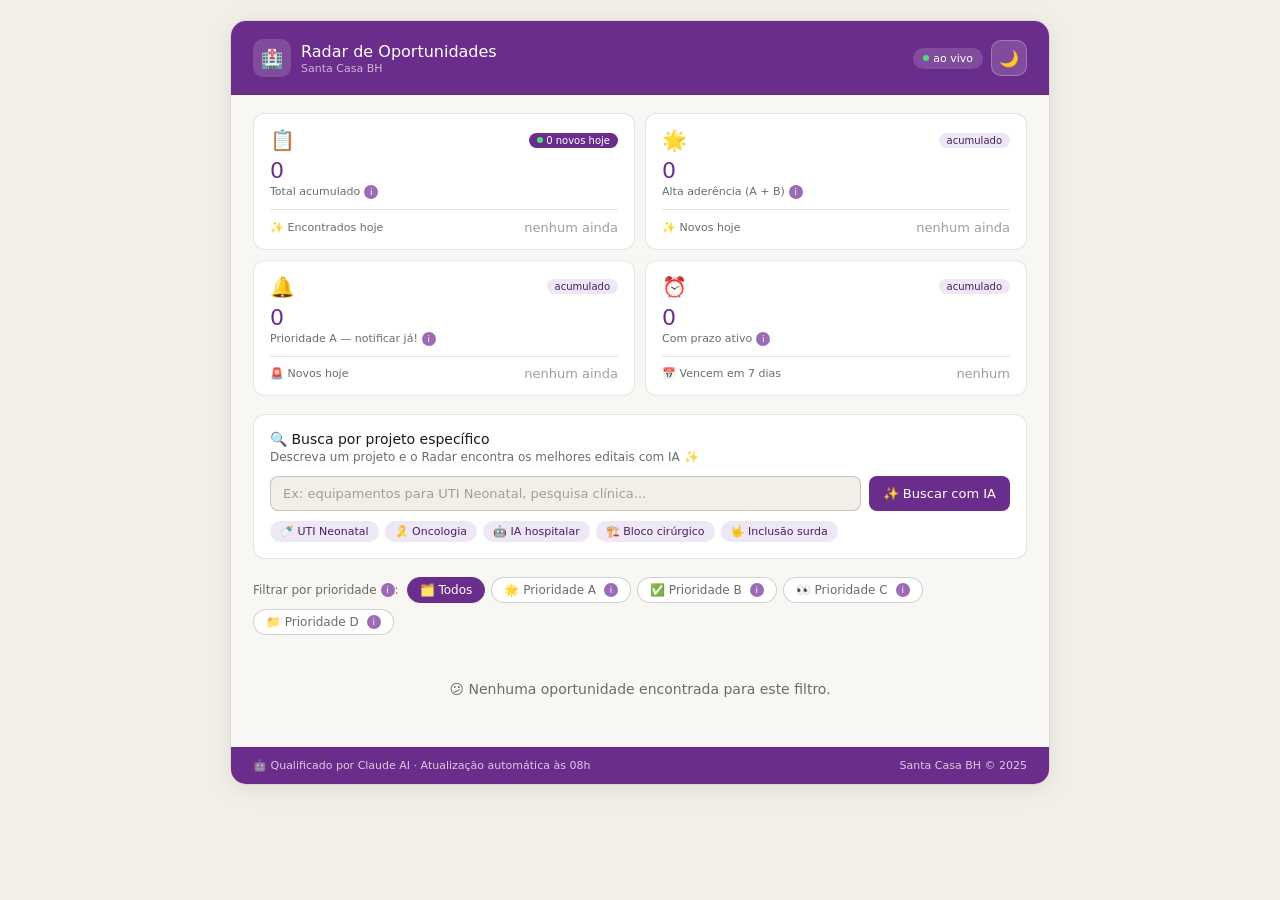
==== index.html @ 8add125d "Create index.html" ====
<!DOCTYPE html>
<html lang="pt-BR">
<head>
<meta charset="UTF-8"/>
<meta name="viewport" content="width=device-width, initial-scale=1.0"/>
<title>Radar de Oportunidades — Santa Casa BH</title>
<style>
*{box-sizing:border-box;margin:0;padding:0}
:root{--font-sans:system-ui,-apple-system,sans-serif}
body{font-family:var(--font-sans);background:#f1efe8;min-height:100vh;padding:20px}
@media(max-width:500px){body{padding:0}}
.radar{--bg:#f8f7f4;--bg3:#f1efe8;--border:rgba(0,0,0,0.1);--border2:rgba(0,0,0,0.18);--txt:#1a1a1a;--txt2:#6b6b6b;--txt3:#9e9e9e;--roxo:#6B2D8B;--roxo2:#4A1F61;--roxo-light:#EDE7F6;--roxo-mid:#9C6BB5;--card-bg:#ffffff;max-width:820px;margin:0 auto;border-radius:16px;overflow:hidden;border:0.5px solid var(--border);box-shadow:0 4px 24px rgba(0,0,0,0.08)}
@media(max-width:500px){.radar{border-radius:0;box-shadow:none}}
.radar.dark{--bg:#1a1520;--bg3:#2d2638;--border:rgba(255,255,255,0.1);--border2:rgba(255,255,255,0.18);--txt:#f0ecf5;--txt2:#b39dcc;--txt3:#7a6a8a;--roxo:#9C6BB5;--roxo2:#B085CC;--roxo-light:#2d1f3d;--roxo-mid:#7B4FA0;--card-bg:#231d2c}
.header{background:#6B2D8B;padding:18px 22px;display:flex;align-items:center;justify-content:space-between}
.radar.dark .header{background:#2d1f3d}
.header-logo{display:flex;align-items:center;gap:10px}
.logo-box{width:38px;height:38px;border-radius:10px;background:rgba(255,255,255,0.15);display:flex;align-items:center;justify-content:center;font-size:18px}
.header-name{color:#fff;font-size:16px;font-weight:500}
.header-sub{color:rgba(255,255,255,0.65);font-size:11px;margin-top:1px}
.header-right{display:flex;align-items:center;gap:8px}
.live-badge{background:rgba(255,255,255,0.15);color:#fff;font-size:11px;padding:4px 10px;border-radius:20px;display:flex;align-items:center;gap:4px}
.live-dot{width:6px;height:6px;border-radius:50%;background:#4ade80}
.mode-btn{width:36px;height:36px;border-radius:10px;background:rgba(255,255,255,0.15);border:0.5px solid rgba(255,255,255,0.25);color:#fff;font-size:16px;cursor:pointer;display:flex;align-items:center;justify-content:center}
.mode-btn:hover{background:rgba(255,255,255,0.25)}
.content{padding:18px 22px;background:var(--bg)}
@media(max-width:500px){.content{padding:12px 14px}}
.stats{display:grid;grid-template-columns:repeat(2,1fr);gap:10px;margin-bottom:18px}
.stat{background:var(--card-bg);border-radius:12px;padding:14px 16px;border:0.5px solid var(--border)}
.stat-top{display:flex;align-items:center;justify-content:space-between;margin-bottom:8px}
.stat-emoji{font-size:20px}
.novo-badge{background:var(--roxo-light);color:var(--roxo2);font-size:10px;padding:2px 8px;border-radius:20px;font-weight:500;display:flex;align-items:center;gap:3px}
.novo-badge.destaque{background:#6B2D8B;color:#fff}
.radar.dark .novo-badge.destaque{background:#7B4FA0}
.novo-dot{width:6px;height:6px;border-radius:50%;background:#4ade80}
.stat-num{font-size:22px;font-weight:500;color:var(--roxo);line-height:1}
.stat-label{font-size:11px;color:var(--txt2);margin-top:3px}
.stat-divider{height:0.5px;background:var(--border);margin:10px 0}
.stat-hoje{display:flex;align-items:center;justify-content:space-between}
.stat-hoje-label{font-size:11px;color:var(--txt2)}
.stat-hoje-num{font-size:13px;font-weight:500;color:var(--roxo)}
.stat-hoje-num.zero{color:var(--txt3)}
.busca-box{background:var(--card-bg);border-radius:12px;border:0.5px solid var(--border);padding:16px;margin-bottom:18px}
.busca-title{font-size:14px;font-weight:500;color:var(--txt);margin-bottom:3px}
.busca-sub{font-size:12px;color:var(--txt2);margin-bottom:12px}
.busca-row{display:flex;gap:8px}
.busca-input{flex:1;border:0.5px solid var(--border2);border-radius:8px;padding:9px 12px;font-size:13px;font-family:var(--font-sans);background:var(--bg3);color:var(--txt)}
.busca-input:focus{outline:none;border-color:var(--roxo)}
.busca-input::placeholder{color:var(--txt3)}
.busca-btn-ia{background:var(--roxo);color:#fff;border:none;border-radius:8px;padding:9px 14px;font-size:13px;cursor:pointer;white-space:nowrap;font-family:var(--font-sans)}
.busca-btn-ia:hover{background:var(--roxo2)}
.busca-btn-ia:disabled{background:var(--txt3)}
.chips{display:flex;gap:6px;flex-wrap:wrap;margin-top:10px}
.chip{background:var(--roxo-light);color:var(--roxo2);font-size:11px;padding:4px 10px;border-radius:20px;cursor:pointer;border:none;font-family:var(--font-sans)}
.chip:hover{opacity:.85}
.fallback-aviso{font-size:11px;color:var(--txt3);margin-top:8px;display:flex;align-items:center;gap:4px}
.filtros{display:flex;gap:6px;flex-wrap:wrap;margin-bottom:14px;align-items:center}
.fil-label{font-size:12px;color:var(--txt2);margin-right:2px}
.fil-btn{background:var(--card-bg);border:0.5px solid var(--border2);border-radius:20px;padding:5px 12px;font-size:12px;cursor:pointer;color:var(--txt2);display:flex;align-items:center;gap:4px;font-family:var(--font-sans)}
.fil-btn.on{background:var(--roxo);color:#fff;border-color:var(--roxo)}
.cards{display:flex;flex-direction:column;gap:10px}
.card{background:var(--card-bg);border-radius:12px;border:0.5px solid var(--border);padding:14px 16px;cursor:pointer;display:flex;gap:12px;align-items:flex-start;transition:border-color .15s}
@media(max-width:500px){.card{padding:12px}}
.card:hover{border-color:var(--roxo-mid)}
.card-pri{width:44px;min-width:44px;height:44px;border-radius:10px;display:flex;flex-direction:column;align-items:center;justify-content:center;gap:1px;background:var(--roxo-light)}
.card-pri-emoji{font-size:18px}
.card-pri-label{font-size:9px;font-weight:500;color:var(--roxo)}
.card-body{flex:1;min-width:0}
.card-title{font-size:15px;font-weight:500;color:var(--txt);margin-bottom:5px;line-height:1.4}
.card-source{font-size:12px;color:var(--txt2);margin-bottom:8px}
.pct-row{display:flex;align-items:center;gap:8px}
.pct-track{flex:1;height:6px;background:var(--border);border-radius:3px;overflow:hidden}
.pct-fill{height:100%;border-radius:3px;background:var(--roxo)}
.pct-fill.med{background:var(--roxo-mid)}
.pct-fill.low{background:var(--txt3)}
.pct-label{font-size:12px;font-weight:500;color:var(--roxo);min-width:38px;text-align:right}
.pct-label.med{color:var(--roxo-mid)}
.pct-label.low{color:var(--txt3)}
.tags{display:flex;gap:5px;flex-wrap:wrap;margin-top:8px}
.tag{font-size:10px;padding:2px 7px;border-radius:10px;background:var(--roxo-light);color:var(--roxo2)}
.card-right{display:flex;flex-direction:column;align-items:flex-end;gap:5px;flex-shrink:0}
.deadline{font-size:11px;padding:3px 8px;border-radius:10px;background:var(--roxo-light);color:var(--roxo2);white-space:nowrap}
.deadline.hot{background:#FFF3CD;color:#856404}
.deadline.vencido{background:#f1efe8;color:var(--txt3)}
.radar.dark .deadline.hot{background:#3d3000;color:#ffc107}
.radar.dark .deadline.vencido{background:#2a2a2a;color:var(--txt3)}
.empty{text-align:center;padding:32px;color:var(--txt2);font-size:14px}
.res-section{margin-top:14px;border-top:0.5px solid var(--border);padding-top:14px}
.res-title{font-size:13px;font-weight:500;margin-bottom:10px;color:var(--txt)}
.res-card{background:var(--bg3);border-radius:10px;padding:12px;margin-bottom:8px;border-left:3px solid var(--roxo)}
.res-card.B{border-left-color:var(--roxo-mid)}
.res-card.C{border-left-color:var(--txt3)}
.res-titulo{font-size:13px;font-weight:500;margin-bottom:4px;color:var(--txt)}
.res-just{font-size:12px;color:var(--txt2);line-height:1.5;margin-bottom:6px}
.res-meta{display:flex;gap:6px;flex-wrap:wrap}
.pill{font-size:11px;padding:2px 8px;border-radius:10px;background:var(--card-bg);color:var(--txt2);border:0.5px solid var(--border)}
.footer{background:#6B2D8B;padding:12px 22px;display:flex;justify-content:space-between;align-items:center;flex-wrap:wrap;gap:6px}
.radar.dark .footer{background:#2d1f3d}
.footer-txt{color:rgba(255,255,255,0.75);font-size:11px}
.info-wrap{position:relative;display:inline-flex;align-items:center;cursor:pointer;margin-left:4px;vertical-align:middle}
.info-icon{width:14px;height:14px;border-radius:50%;background:var(--roxo-mid);color:#fff;font-size:9px;font-weight:500;display:inline-flex;align-items:center;justify-content:center;user-select:none}
.tooltip{display:none;position:absolute;bottom:calc(100% + 6px);left:50%;transform:translateX(-50%);background:#2C2C2A;color:#fff;font-size:11px;line-height:1.5;padding:8px 10px;border-radius:8px;width:200px;z-index:99;pointer-events:none;white-space:normal}
.tooltip::after{content:'';position:absolute;top:100%;left:50%;transform:translateX(-50%);border:5px solid transparent;border-top-color:#2C2C2A}
.info-wrap:hover .tooltip,.info-wrap.open .tooltip{display:block}
</style>
</head>
<body>
<div class="radar" id="radar">
<div class="header">
  <div class="header-logo">
    <div class="logo-box">🏥</div>
    <div>
      <div class="header-name">Radar de Oportunidades</div>
      <div class="header-sub">Santa Casa BH</div>
    </div>
  </div>
  <div class="header-right">
    <div class="live-badge"><div class="live-dot"></div> ao vivo</div>
    <button class="mode-btn" id="mode-btn" onclick="toggleMode()" aria-label="Alternar modo escuro/claro">🌙</button>
  </div>
</div>
<div class="content">
  <div class="stats">
    <div class="stat">
      <div class="stat-top"><span class="stat-emoji">📋</span><span class="novo-badge destaque"><span class="novo-dot"></span> <span id="novos-hoje">0</span> novos hoje</span></div>
      <div class="stat-num" id="s-total">—</div>
      <div class="stat-label">Total acumulado<span class="info-wrap" onclick="toggleTip(this)"><span class="info-icon">i</span><span class="tooltip">Todos os editais encontrados desde o início. Cresce todo dia com a atualização automática das 08h.</span></span></div>
      <div class="stat-divider"></div>
      <div class="stat-hoje"><span class="stat-hoje-label">✨ Encontrados hoje</span><span class="stat-hoje-num zero" id="hoje-total">—</span></div>
    </div>
    <div class="stat">
      <div class="stat-top"><span class="stat-emoji">🌟</span><span class="novo-badge">acumulado</span></div>
      <div class="stat-num" id="s-ab">—</div>
      <div class="stat-label">Alta aderência (A + B)<span class="info-wrap" onclick="toggleTip(this)"><span class="info-icon">i</span><span class="tooltip">Editais com 60% ou mais de aderência ao perfil da Santa Casa BH.</span></span></div>
      <div class="stat-divider"></div>
      <div class="stat-hoje"><span class="stat-hoje-label">✨ Novos hoje</span><span class="stat-hoje-num zero" id="hoje-ab">—</span></div>
    </div>
    <div class="stat">
      <div class="stat-top"><span class="stat-emoji">🔔</span><span class="novo-badge">acumulado</span></div>
      <div class="stat-num" id="s-a">—</div>
      <div class="stat-label">Prioridade A — notificar já!<span class="info-wrap" onclick="toggleTip(this)"><span class="info-icon">i</span><span class="tooltip">Editais com 80%+ de aderência. Notifique a equipe imediatamente!</span></span></div>
      <div class="stat-divider"></div>
      <div class="stat-hoje"><span class="stat-hoje-label">🚨 Novos hoje</span><span class="stat-hoje-num zero" id="hoje-a">—</span></div>
    </div>
    <div class="stat">
      <div class="stat-top"><span class="stat-emoji">⏰</span><span class="novo-badge">acumulado</span></div>
      <div class="stat-num" id="s-prazo">—</div>
      <div class="stat-label">Com prazo ativo<span class="info-wrap" onclick="toggleTip(this)"><span class="info-icon">i</span><span class="tooltip">Editais ainda dentro do prazo de inscrição.</span></span></div>
      <div class="stat-divider"></div>
      <div class="stat-hoje"><span class="stat-hoje-label">📅 Vencem em 7 dias</span><span class="stat-hoje-num zero" id="hoje-prazo">—</span></div>
    </div>
  </div>
  <div class="busca-box">
    <div class="busca-title">🔍 Busca por projeto específico</div>
    <div class="busca-sub">Descreva um projeto e o Radar encontra os melhores editais com IA ✨</div>
    <div class="busca-row">
      <input class="busca-input" id="proj-input" placeholder="Ex: equipamentos para UTI Neonatal, pesquisa clínica..."/>
      <button class="busca-btn-ia" id="busca-btn" onclick="buscar()">✨ Buscar com IA</button>
    </div>
    <div class="chips">
      <button class="chip" onclick="preencher('Equipamentos para UTI Neonatal com novos leitos para atendimento SUS')">🍼 UTI Neonatal</button>
      <button class="chip" onclick="preencher('Pesquisa clínica em oncologia pediátrica com St. Jude Global')">🎗️ Oncologia</button>
      <button class="chip" onclick="preencher('Inteligência artificial para triagem e otimização hospitalar')">🤖 IA hospitalar</button>
      <button class="chip" onclick="preencher('Reforma e ampliação do bloco cirúrgico de alta complexidade')">🏗️ Bloco cirúrgico</button>
      <button class="chip" onclick="preencher('Programa de inclusão da comunidade surda com Libras')">🤟 Inclusão surda</button>
    </div>
    <div id="busca-res"></div>
  </div>
  <div class="filtros">
    <span class="fil-label">Filtrar por prioridade<span class="info-wrap" onclick="toggleTip(this)"><span class="info-icon">i</span><span class="tooltip">A prioridade indica o quanto cada edital é adequado para a Santa Casa BH, calculada pela IA.</span></span>:</span>
    <button class="fil-btn on" onclick="filtrar('todos',this)">🗂️ Todos</button>
    <button class="fil-btn" onclick="filtrar('A',this)">🌟 Prioridade A<span class="info-wrap" onclick="toggleTip(this);event.stopPropagation()"><span class="info-icon">i</span><span class="tooltip">Aderência acima de 80%. Notificar a equipe imediatamente!</span></span></button>
    <button class="fil-btn" onclick="filtrar('B',this)">✅ Prioridade B<span class="info-wrap" onclick="toggleTip(this);event.stopPropagation()"><span class="info-icon">i</span><span class="tooltip">Aderência entre 60% e 79%. Vale analisar com atenção.</span></span></button>
    <button class="fil-btn" onclick="filtrar('C',this)">👀 Prioridade C<span class="info-wrap" onclick="toggleTip(this);event.stopPropagation()"><span class="info-icon">i</span><span class="tooltip">Aderência entre 40% e 59%. Vale monitorar.</span></span></button>
    <button class="fil-btn" onclick="filtrar('D',this)">📁 Prioridade D<span class="info-wrap" onclick="toggleTip(this);event.stopPropagation()"><span class="info-icon">i</span><span class="tooltip">Aderência abaixo de 40%. Arquivado para referência.</span></span></button>
  </div>
  <div class="cards" id="lista"></div>
</div>
<div class="footer">
  <div class="footer-txt">🤖 Qualificado por Claude AI · Atualização automática às 08h</div>
  <div class="footer-txt">Santa Casa BH © 2025</div>
</div>
</div>
<script>
const SUPABASE_URL='https://ovedkeyvqzuomhkqepca.supabase.co';
const SUPABASE_KEY='sb_publishable_J3_bfzs_OaAxqTPRJG8TVg_7TWJKkPdl4s';
const ANTHROPIC_KEY=window.ANTHROPIC_API_KEY||'';
const priEmoji={A:'🌟',B:'✅',C:'👀',D:'📁'};
let isDark=false,todos=[],filtroAtivo='todos';

function toggleMode(){isDark=!isDark;document.getElementById('radar').classList.toggle('dark',isDark);document.getElementById('mode-btn').textContent=isDark?'☀️':'🌙'}
function toggleTip(el){const o=el.classList.contains('open');document.querySelectorAll('.info-wrap.open').forEach(e=>e.classList.remove('open'));if(!o)el.classList.add('open')}
document.addEventListener('click',e=>{if(!e.target.closest('.info-wrap'))document.querySelectorAll('.info-wrap.open').forEach(el=>el.classList.remove('open'))});
function isHoje(d){const dt=new Date(d),h=new Date();return dt.getDate()===h.getDate()&&dt.getMonth()===h.getMonth()&&dt.getFullYear()===h.getFullYear()}
function preencher(txt){document.getElementById('proj-input').value=txt}
function scoreClass(s){return s>=70?'':s>=45?'med':'low'}
function prazoLabel(deadline){
  if(!deadline)return null;
  const hoje=new Date();hoje.setHours(0,0,0,0);
  const vence=new Date(deadline);vence.setHours(0,0,0,0);
  const diff=Math.round((vence-hoje)/(1000*60*60*24));
  if(diff<0)return{txt:'📁 Prazo expirado',cls:'vencido'};
  if(diff===0)return{txt:'⚠️ Vence hoje!',cls:'hot'};
  if(diff<=7)return{txt:`⚠️ Vence em ${diff} dia${diff>1?'s':''}`,cls:'hot'};
  return{txt:`📅 ${vence.toLocaleDateString('pt-BR')}`,cls:''};
}
function renderStats(){
  const agora=new Date();agora.setHours(0,0,0,0);
  const em7=new Date(agora.getTime()+7*86400000);
  const hoje=todos.filter(d=>isHoje(d.created_at));
  document.getElementById('s-total').textContent=todos.length;
  document.getElementById('s-ab').textContent=todos.filter(d=>d.tier==='A'||d.tier==='B').length;
  document.getElementById('s-a').textContent=todos.filter(d=>d.tier==='A').length;
  document.getElementById('s-prazo').textContent=todos.filter(d=>{if(!d.deadline)return false;const v=new Date(d.deadline);v.setHours(0,0,0,0);return v>=agora}).length;
  const ht=hoje.length,hab=hoje.filter(d=>d.tier==='A'||d.tier==='B').length,ha=hoje.filter(d=>d.tier==='A').length;
  const hp=todos.filter(d=>{if(!d.deadline)return false;const v=new Date(d.deadline);v.setHours(0,0,0,0);return v>=agora&&v<=em7}).length;
  document.getElementById('novos-hoje').textContent=ht;
  document.getElementById('hoje-total').textContent=ht>0?`+${ht} 🆕`:'nenhum ainda';
  document.getElementById('hoje-ab').textContent=hab>0?`+${hab} 🆕`:'nenhum ainda';
  document.getElementById('hoje-a').textContent=ha>0?`+${ha} 🚨`:'nenhum ainda';
  document.getElementById('hoje-prazo').textContent=hp>0?`${hp} ⚠️`:'nenhum';
  ['hoje-total','hoje-ab','hoje-a','hoje-prazo'].forEach((id,i)=>{document.getElementById(id).className='stat-hoje-num'+([ht,hab,ha,hp][i]===0?' zero':'')});
}
function renderCard(d){
  const sc=scoreClass(d.score),pct=Math.round(d.score)+'%';
  const pl=prazoLabel(d.deadline);
  const dlHtml=pl?`<div class="deadline ${pl.cls}">${pl.txt}</div>`:'';
  const tags=(d.areas||[]).slice(0,3).map(a=>`<span class="tag">${a}</span>`).join('');
  const url=(d.url||'').replace(/'/g,"\\'"),titulo=d.title.replace(/'/g,"\\'");
  return`<div class="card" onclick="abrirEdital('${url}','${titulo}')">
    <div class="card-pri"><span class="card-pri-emoji">${priEmoji[d.tier]}</span><span class="card-pri-label">Prior. ${d.tier}</span></div>
    <div class="card-body">
      <div class="card-title">${d.title}</div>
      <div class="card-source">🏢 ${d.source}</div>
      <div class="pct-row"><div class="pct-track"><div class="pct-fill ${sc}" style="width:${d.score}%"></div></div>
      <span class="pct-label ${sc}">${pct} aderência<span class="info-wrap" onclick="toggleTip(this);event.stopPropagation()"><span class="info-icon">i</span><span class="tooltip">O quanto este edital se encaixa no perfil da Santa Casa BH, de 0% a 100%.</span></span></span></div>
      ${tags?`<div class="tags">${tags}</div>`:''}
    </div>
    <div class="card-right">${dlHtml}</div>
  </div>`;
}
function renderLista(){
  const lista=todos.filter(d=>filtroAtivo==='todos'||d.tier===filtroAtivo);
  document.getElementById('lista').innerHTML=lista.length?lista.map(renderCard).join(''):'<div class="empty">😕 Nenhuma oportunidade encontrada para este filtro.</div>';
}
function filtrar(tier,el){filtroAtivo=tier;document.querySelectorAll('.fil-btn').forEach(b=>b.classList.remove('on'));el.classList.add('on');renderLista()}
function abrirEdital(url,titulo){if(url&&url.startsWith('http'))window.open(url,'_blank');else alert('Edital: '+titulo)}
async function buscar(){
  const proj=document.getElementById('proj-input').value.trim();
  if(!proj)return;
  const btn=document.getElementById('busca-btn');
  btn.disabled=true;btn.textContent='⏳ Analisando...';
  document.getElementById('busca-res').innerHTML='<div style="padding:12px 0;font-size:13px;color:var(--txt2)">🤖 O Claude está buscando os melhores editais para o seu projeto...</div>';
  let usouFallback=false,resultados=[];
  try{
    const r=await fetch('https://api.anthropic.com/v1/messages',{method:'POST',headers:{'Content-Type':'application/json'},body:JSON.stringify({model:'claude-sonnet-4-20250514',max_tokens:1000,messages:[{role:'user',content:`Você é especialista em captação de recursos para a Santa Casa BH (hospital filantrópico 100% SUS em Belo Horizonte, MG). Projeto: "${proj}". Sugira 4 fontes de financiamento. Responda APENAS JSON: {"resultados":[{"titulo":"nome","fonte":"org","tier":"A/B/C","score":número,"justificativa":"2 frases","areas":["área"]}]}`}]})});
    const data=await r.json();
    resultados=JSON.parse(data.content[0].text).resultados;
  }catch(e){
    usouFallback=true;
    resultados=[
      {titulo:'Chamada Pública MS — Alta Complexidade',fonte:'Ministério da Saúde',tier:'A',score:91,justificativa:'Alinhamento direto com missão SUS da Santa Casa BH. Histórico de aprovações na instituição.',areas:['Alta complexidade','SUS']},
      {titulo:'BNDES Saúde — Equipamentos',fonte:'BNDES',tier:'B',score:72,justificativa:'Financiamento para equipamentos com condições especiais para filantrópicas.',areas:['Equipamentos']},
      {titulo:'Emenda Parlamentar — Saúde',fonte:'Câmara dos Deputados',tier:'B',score:68,justificativa:'Canal consolidado com histórico de captação pela Santa Casa BH.',areas:['SUS','Filantropia']},
      {titulo:'FAPEMIG — Pesquisa em Saúde',fonte:'FAPEMIG',tier:'C',score:51,justificativa:'Aderente se houver componente de pesquisa com universidade pública.',areas:['Pesquisa']}
    ];
  }
  const aviso=usouFallback?'<div class="fallback-aviso">ℹ️ Resultado simulado — a IA não estava disponível neste momento.</div>':'';
  document.getElementById('busca-res').innerHTML=`<div class="res-section"><div class="res-title">🎯 ${resultados.length} fontes encontradas para o seu projeto</div>${resultados.map(r=>`<div class="res-card ${r.tier}"><div class="res-titulo">${priEmoji[r.tier]} ${r.titulo}</div><div class="res-just">${r.justificativa}</div><div class="res-meta"><span class="pill">Prioridade ${r.tier}</span><span class="pill">${Math.round(r.score)}% aderência</span><span class="pill">🏢 ${r.fonte}</span>${(r.areas||[]).map(a=>`<span class="pill">${a}</span>`).join('')}</div></div>`).join('')}${aviso}</div>`;
  btn.disabled=false;btn.textContent='✨ Buscar com IA';
}
async function init(){
  try{
    const r=await fetch(`${SUPABASE_URL}/rest/v1/qualifications?select=*,opportunities(title,url,deadline,created_at,sources(name))&order=score.desc`,{headers:{'apikey':SUPABASE_KEY,'Authorization':`Bearer ${SUPABASE_KEY}`}});
    if(r.ok){const json=await r.json();if(json&&json.length>0){todos=json.map(q=>({title:q.opportunities?.title||'Sem título',source:q.opportunities?.sources?.name||'—',tier:q.tier,score:q.score,deadline:q.opportunities?.deadline||null,areas:q.matched_areas||[],url:q.opportunities?.url||null,created_at:q.created_at}));}}
  }catch(e){}
  renderStats();renderLista();
}
init();
</script>
</body>
</html>
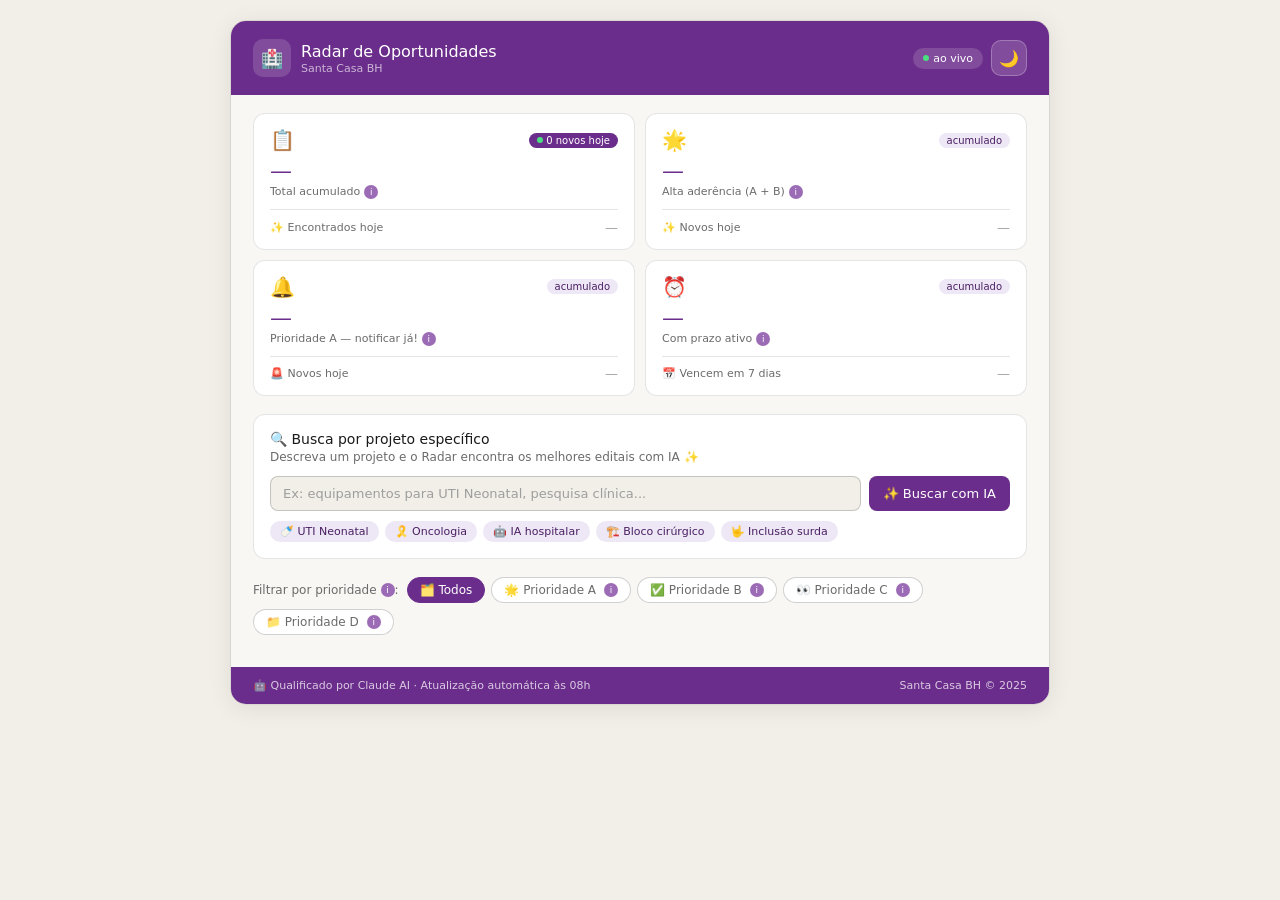
==== commit d64ac76b: "Update index.html" ====
--- a/index.html
+++ b/index.html
@@ -271,7 +271,7 @@
 }
 async function init(){
   try{
-    const r=await fetch(`${SUPABASE_URL}/rest/v1/qualifications?select=*,opportunities(title,url,deadline,created_at,sources(name))&order=score.desc`,{headers:{'apikey':SUPABASE_KEY,'Authorization':`Bearer ${SUPABASE_KEY}`}});
+    const r=await fetch(`${SUPABASE_URL}/rest/v1/qualifications?select=id,score,tier,matched_areas,created_at,opportunities(title,url,deadline,created_at,sources(name))&order=score.desc`,core.desc`,{headers:{'apikey':SUPABASE_KEY,'Authorization':`Bearer ${SUPABASE_KEY}`}});
     if(r.ok){const json=await r.json();if(json&&json.length>0){todos=json.map(q=>({title:q.opportunities?.title||'Sem título',source:q.opportunities?.sources?.name||'—',tier:q.tier,score:q.score,deadline:q.opportunities?.deadline||null,areas:q.matched_areas||[],url:q.opportunities?.url||null,created_at:q.created_at}));}}
   }catch(e){}
   renderStats();renderLista();
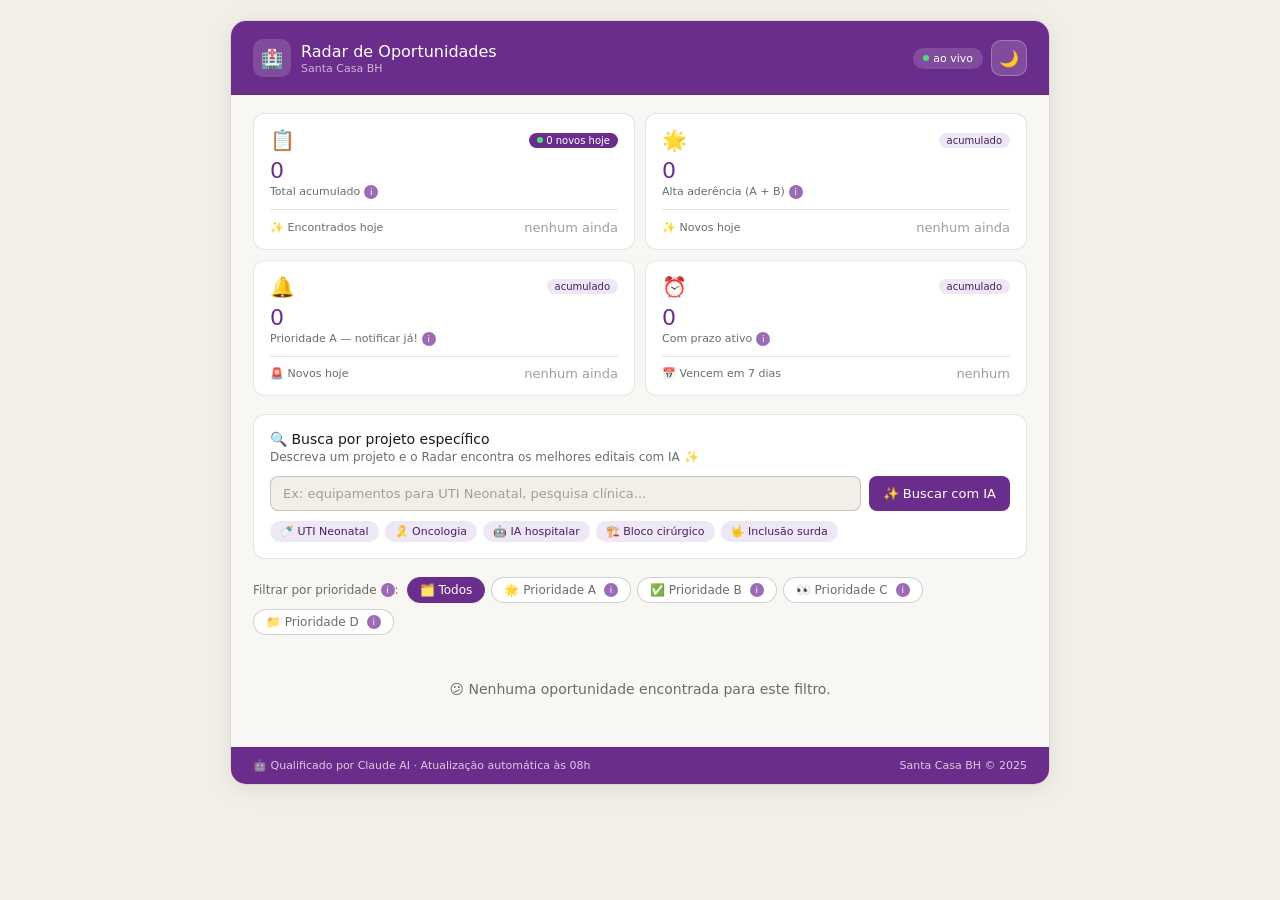
==== commit 056f7756: "Update index.html" ====
--- a/index.html
+++ b/index.html
@@ -271,7 +271,7 @@
 }
 async function init(){
   try{
-    const r=await fetch(`${SUPABASE_URL}/rest/v1/qualifications?select=id,score,tier,matched_areas,created_at,opportunities(title,url,deadline,created_at,sources(name))&order=score.desc`,core.desc`,{headers:{'apikey':SUPABASE_KEY,'Authorization':`Bearer ${SUPABASE_KEY}`}});
+   const r=await fetch(`${SUPABASE_URL}/rest/v1/qualifications?select=id,score,tier,matched_areas,created_at,opportunities(title,url,deadline,created_at,sources(name))&order=score.desc`,{headers:{'apikey':SUPABASE_KEY,'Authorization':`Bearer ${SUPABASE_KEY}`}});
     if(r.ok){const json=await r.json();if(json&&json.length>0){todos=json.map(q=>({title:q.opportunities?.title||'Sem título',source:q.opportunities?.sources?.name||'—',tier:q.tier,score:q.score,deadline:q.opportunities?.deadline||null,areas:q.matched_areas||[],url:q.opportunities?.url||null,created_at:q.created_at}));}}
   }catch(e){}
   renderStats();renderLista();
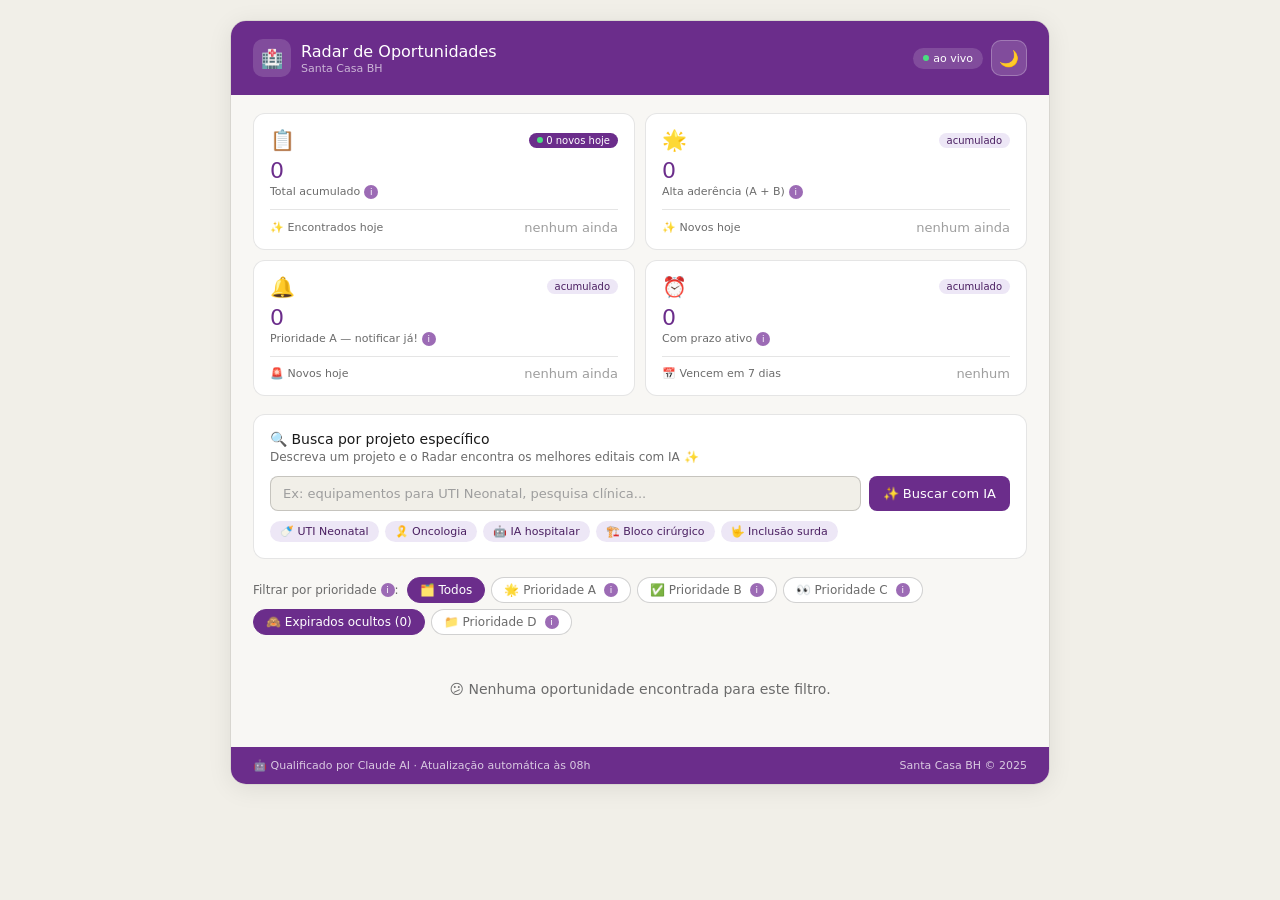
==== commit 263c9988: "Update index.html" ====
--- a/index.html
+++ b/index.html
@@ -82,6 +82,7 @@
 .deadline{font-size:11px;padding:3px 8px;border-radius:10px;background:var(--roxo-light);color:var(--roxo2);white-space:nowrap}
 .deadline.hot{background:#FFF3CD;color:#856404}
 .deadline.vencido{background:#f1efe8;color:var(--txt3)}
+.deadline.semprazo{background:var(--bg3);color:var(--txt3);border:0.5px dashed var(--border2)}
 .radar.dark .deadline.hot{background:#3d3000;color:#ffc107}
 .radar.dark .deadline.vencido{background:#2a2a2a;color:var(--txt3)}
 .empty{text-align:center;padding:32px;color:var(--txt2);font-size:14px}
@@ -131,21 +132,21 @@
     <div class="stat">
       <div class="stat-top"><span class="stat-emoji">🌟</span><span class="novo-badge">acumulado</span></div>
       <div class="stat-num" id="s-ab">—</div>
-      <div class="stat-label">Alta aderência (A + B)<span class="info-wrap" onclick="toggleTip(this)"><span class="info-icon">i</span><span class="tooltip">Editais com 60% ou mais de aderência ao perfil da Santa Casa BH.</span></span></div>
+      <div class="stat-label">Alta aderência (A + B)<span class="info-wrap" onclick="toggleTip(this)"><span class="info-icon">i</span><span class="tooltip">Editais com 60% ou mais de aderência, sem contar os expirados.</span></span></div>
       <div class="stat-divider"></div>
       <div class="stat-hoje"><span class="stat-hoje-label">✨ Novos hoje</span><span class="stat-hoje-num zero" id="hoje-ab">—</span></div>
     </div>
     <div class="stat">
       <div class="stat-top"><span class="stat-emoji">🔔</span><span class="novo-badge">acumulado</span></div>
       <div class="stat-num" id="s-a">—</div>
-      <div class="stat-label">Prioridade A — notificar já!<span class="info-wrap" onclick="toggleTip(this)"><span class="info-icon">i</span><span class="tooltip">Editais com 80%+ de aderência. Notifique a equipe imediatamente!</span></span></div>
+      <div class="stat-label">Prioridade A — notificar já!<span class="info-wrap" onclick="toggleTip(this)"><span class="info-icon">i</span><span class="tooltip">Editais com 80%+ de aderência, sem contar os expirados.</span></span></div>
       <div class="stat-divider"></div>
       <div class="stat-hoje"><span class="stat-hoje-label">🚨 Novos hoje</span><span class="stat-hoje-num zero" id="hoje-a">—</span></div>
     </div>
     <div class="stat">
       <div class="stat-top"><span class="stat-emoji">⏰</span><span class="novo-badge">acumulado</span></div>
       <div class="stat-num" id="s-prazo">—</div>
-      <div class="stat-label">Com prazo ativo<span class="info-wrap" onclick="toggleTip(this)"><span class="info-icon">i</span><span class="tooltip">Editais ainda dentro do prazo de inscrição.</span></span></div>
+      <div class="stat-label">Com prazo ativo<span class="info-wrap" onclick="toggleTip(this)"><span class="info-icon">i</span><span class="tooltip">Editais com data informada ainda dentro do prazo. Editais sem data não entram nesta conta.</span></span></div>
       <div class="stat-divider"></div>
       <div class="stat-hoje"><span class="stat-hoje-label">📅 Vencem em 7 dias</span><span class="stat-hoje-num zero" id="hoje-prazo">—</span></div>
     </div>
@@ -172,6 +173,7 @@
     <button class="fil-btn" onclick="filtrar('A',this)">🌟 Prioridade A<span class="info-wrap" onclick="toggleTip(this);event.stopPropagation()"><span class="info-icon">i</span><span class="tooltip">Aderência acima de 80%. Notificar a equipe imediatamente!</span></span></button>
     <button class="fil-btn" onclick="filtrar('B',this)">✅ Prioridade B<span class="info-wrap" onclick="toggleTip(this);event.stopPropagation()"><span class="info-icon">i</span><span class="tooltip">Aderência entre 60% e 79%. Vale analisar com atenção.</span></span></button>
     <button class="fil-btn" onclick="filtrar('C',this)">👀 Prioridade C<span class="info-wrap" onclick="toggleTip(this);event.stopPropagation()"><span class="info-icon">i</span><span class="tooltip">Aderência entre 40% e 59%. Vale monitorar.</span></span></button>
+    <button class="fil-btn on" id="btn-exp" onclick="toggleExpirados()">🙈 Expirados ocultos</button>
     <button class="fil-btn" onclick="filtrar('D',this)">📁 Prioridade D<span class="info-wrap" onclick="toggleTip(this);event.stopPropagation()"><span class="info-icon">i</span><span class="tooltip">Aderência abaixo de 40%. Arquivado para referência.</span></span></button>
   </div>
   <div class="cards" id="lista"></div>
@@ -193,9 +195,12 @@
 document.addEventListener('click',e=>{if(!e.target.closest('.info-wrap'))document.querySelectorAll('.info-wrap.open').forEach(el=>el.classList.remove('open'))});
 function isHoje(d){const dt=new Date(d),h=new Date();return dt.getDate()===h.getDate()&&dt.getMonth()===h.getMonth()&&dt.getFullYear()===h.getFullYear()}
 function preencher(txt){document.getElementById('proj-input').value=txt}
+function isExpirado(d){if(!d.deadline)return false;const h=new Date();h.setHours(0,0,0,0);const v=new Date(d.deadline);v.setHours(0,0,0,0);return v<h}
+let ocultarExp=true;
+function toggleExpirados(){ocultarExp=!ocultarExp;renderLista()}
 function scoreClass(s){return s>=70?'':s>=45?'med':'low'}
 function prazoLabel(deadline){
-  if(!deadline)return null;
+  if(!deadline)return{txt:'❔ Sem prazo informado',cls:'semprazo'};
   const hoje=new Date();hoje.setHours(0,0,0,0);
   const vence=new Date(deadline);vence.setHours(0,0,0,0);
   const diff=Math.round((vence-hoje)/(1000*60*60*24));
@@ -209,10 +214,10 @@
   const em7=new Date(agora.getTime()+7*86400000);
   const hoje=todos.filter(d=>isHoje(d.created_at));
   document.getElementById('s-total').textContent=todos.length;
-  document.getElementById('s-ab').textContent=todos.filter(d=>d.tier==='A'||d.tier==='B').length;
-  document.getElementById('s-a').textContent=todos.filter(d=>d.tier==='A').length;
+  document.getElementById('s-ab').textContent=todos.filter(d=>!isExpirado(d)&&(d.tier==='A'||d.tier==='B')).length;
+  document.getElementById('s-a').textContent=todos.filter(d=>!isExpirado(d)&&d.tier==='A').length;
   document.getElementById('s-prazo').textContent=todos.filter(d=>{if(!d.deadline)return false;const v=new Date(d.deadline);v.setHours(0,0,0,0);return v>=agora}).length;
-  const ht=hoje.length,hab=hoje.filter(d=>d.tier==='A'||d.tier==='B').length,ha=hoje.filter(d=>d.tier==='A').length;
+  const ht=hoje.length,hab=hoje.filter(d=>!isExpirado(d)&&(d.tier==='A'||d.tier==='B')).length,ha=hoje.filter(d=>!isExpirado(d)&&d.tier==='A').length;
   const hp=todos.filter(d=>{if(!d.deadline)return false;const v=new Date(d.deadline);v.setHours(0,0,0,0);return v>=agora&&v<=em7}).length;
   document.getElementById('novos-hoje').textContent=ht;
   document.getElementById('hoje-total').textContent=ht>0?`+${ht} 🆕`:'nenhum ainda';
@@ -240,7 +245,11 @@
   </div>`;
 }
 function renderLista(){
-  const lista=todos.filter(d=>filtroAtivo==='todos'||d.tier===filtroAtivo);
+  const base=todos.filter(d=>filtroAtivo==='todos'||d.tier===filtroAtivo);
+  const nExp=base.filter(isExpirado).length;
+  const lista=ocultarExp?base.filter(d=>!isExpirado(d)):base;
+  const b=document.getElementById('btn-exp');
+  if(b){b.classList.toggle('on',ocultarExp);b.textContent=(ocultarExp?'🙈 Expirados ocultos':'👁️ Mostrando expirados')+' ('+nExp+')'}
   document.getElementById('lista').innerHTML=lista.length?lista.map(renderCard).join(''):'<div class="empty">😕 Nenhuma oportunidade encontrada para este filtro.</div>';
 }
 function filtrar(tier,el){filtroAtivo=tier;document.querySelectorAll('.fil-btn').forEach(b=>b.classList.remove('on'));el.classList.add('on');renderLista()}
@@ -271,8 +280,8 @@
 }
 async function init(){
   try{
-   const r=await fetch(`${SUPABASE_URL}/rest/v1/qualifications?select=id,score,tier,matched_areas,created_at,opportunities(title,url,deadline,created_at,sources(name))&order=score.desc`,{headers:{'apikey':SUPABASE_KEY,'Authorization':`Bearer ${SUPABASE_KEY}`}});
-    if(r.ok){const json=await r.json();if(json&&json.length>0){todos=json.map(q=>({title:q.opportunities?.title||'Sem título',source:q.opportunities?.sources?.name||'—',tier:q.tier,score:q.score,deadline:q.opportunities?.deadline||null,areas:q.matched_areas||[],url:q.opportunities?.url||null,created_at:q.created_at}));}}
+    const r=await fetch(`${SUPABASE_URL}/rest/v1/qualifications?select=*,opportunities(title,url,deadline,created_at,sources(name))&order=score.desc`,{headers:{'apikey':SUPABASE_KEY,'Authorization':`Bearer ${SUPABASE_KEY}`}});
+    if(r.ok){const json=await r.json();if(json&&json.length>0){todos=json.map(q=>({title:q.opportunities?.title||'Sem título',source:q.opportunities?.sources?.name||'—',tier:q.tier,score:q.score,deadline:q.opportunities?.deadline||null,areas:q.matched_areas||[],url:q.opportunities?.url||null,created_at:q.opportunities?.created_at||q.created_at}));}}
   }catch(e){}
   renderStats();renderLista();
 }
